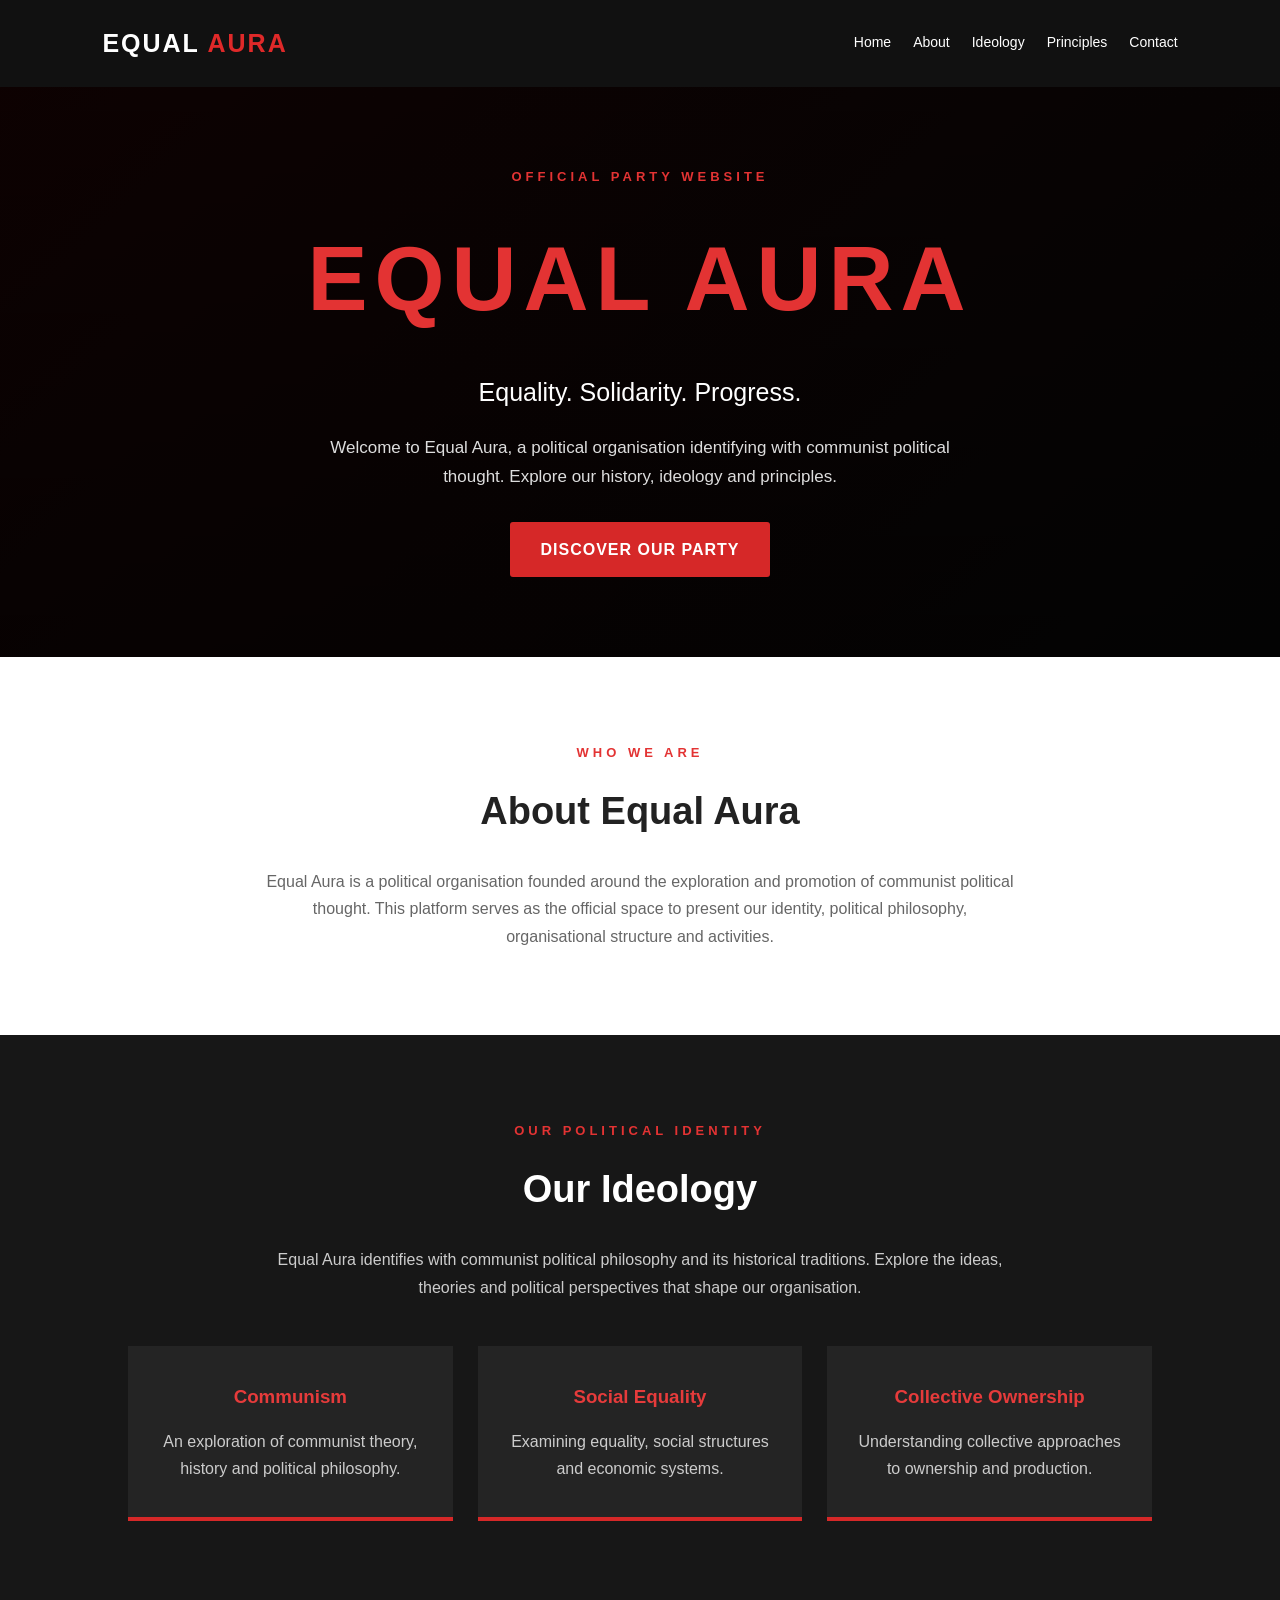
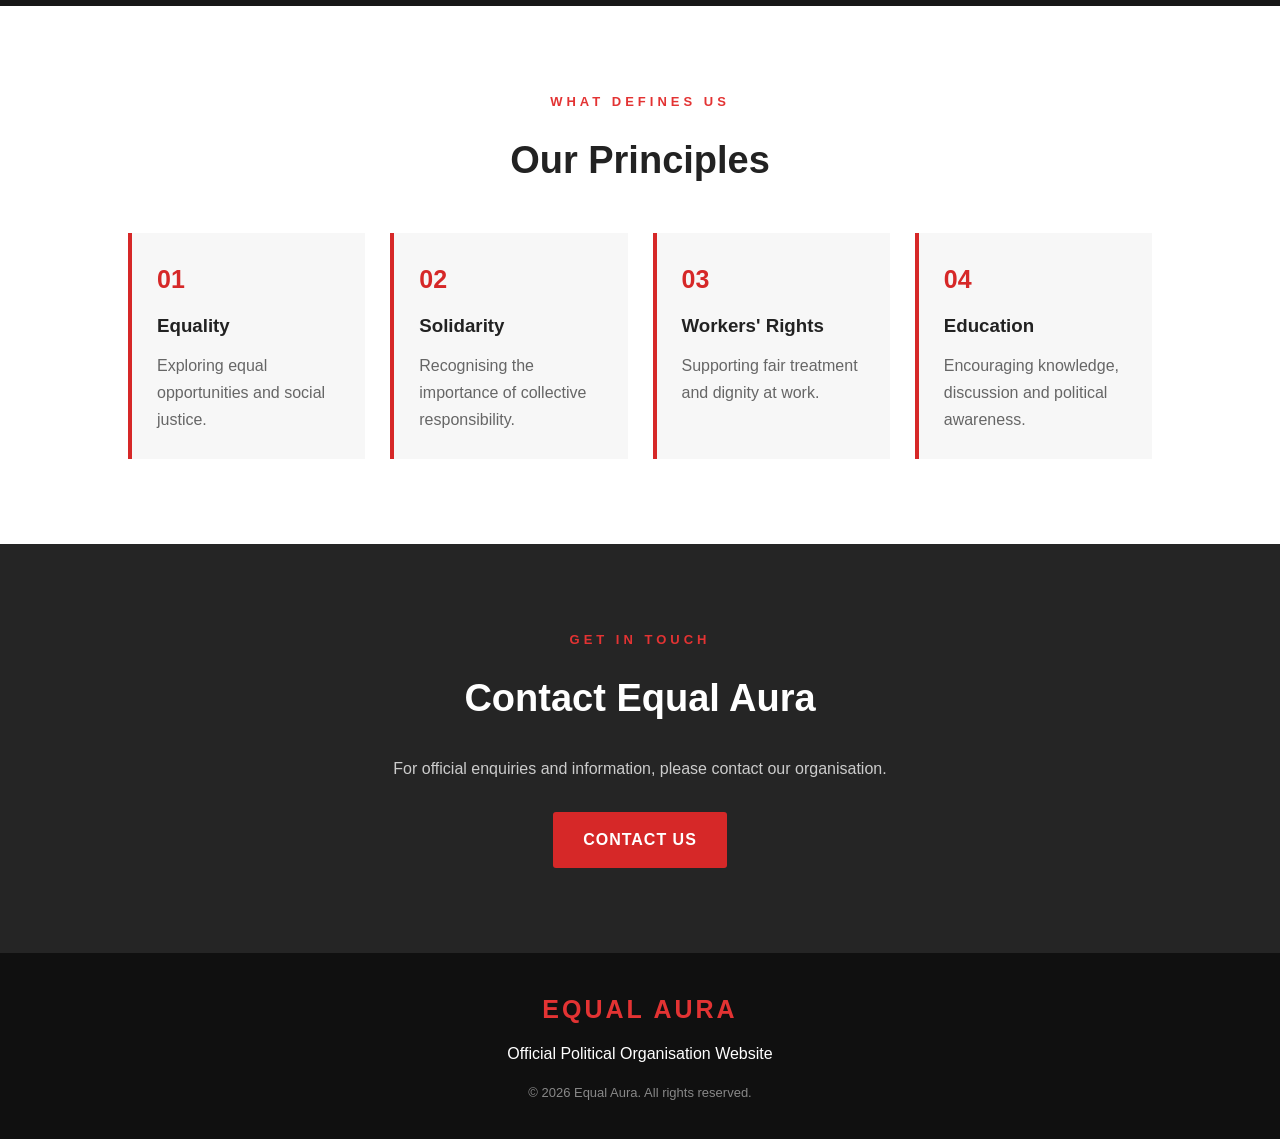
==== index.html @ 44b53ff7 "yes" ====
<!DOCTYPE html>
<html lang="en">
<head>
    <meta charset="UTF-8">
    <meta name="viewport" content="width=device-width, initial-scale=1.0">

    <title>Equal Aura | Official Website</title>

    <link rel="stylesheet" href="style.css">
</head>

<body>

    <!-- NAVIGATION -->
    <header>
        <div class="logo">
            EQUAL <span>AURA</span>
        </div>

        <nav>
            <a href="#home">Home</a>
            <a href="#about">About</a>
            <a href="#ideology">Ideology</a>
            <a href="#principles">Principles</a>
            <a href="#contact">Contact</a>
        </nav>
    </header>


    <!-- HERO SECTION -->
    <section class="hero" id="home">

        <div class="hero-content">

            <p class="subtitle">OFFICIAL PARTY WEBSITE</p>

            <h1>EQUAL AURA</h1>

            <h2>Equality. Solidarity. Progress.</h2>

            <p class="hero-description">
                Welcome to Equal Aura, a political organisation
                identifying with communist political thought.
                Explore our history, ideology and principles.
            </p>

            <a href="#about" class="btn">
                DISCOVER OUR PARTY
            </a>

        </div>

    </section>


    <!-- ABOUT -->
    <section class="section" id="about">

        <p class="section-label">WHO WE ARE</p>

        <h2>About Equal Aura</h2>

        <p>
            Equal Aura is a political organisation founded
            around the exploration and promotion of communist
            political thought.

            This platform serves as the official space to
            present our identity, political philosophy,
            organisational structure and activities.
        </p>

    </section>


    <!-- IDEOLOGY -->
    <section class="dark-section" id="ideology">

        <p class="section-label">OUR POLITICAL IDENTITY</p>

        <h2>Our Ideology</h2>

        <p>
            Equal Aura identifies with communist political
            philosophy and its historical traditions.

            Explore the ideas, theories and political
            perspectives that shape our organisation.
        </p>

        <div class="cards">

            <div class="card">
                <h3>Communism</h3>
                <p>
                    An exploration of communist theory,
                    history and political philosophy.
                </p>
            </div>

            <div class="card">
                <h3>Social Equality</h3>
                <p>
                    Examining equality, social structures
                    and economic systems.
                </p>
            </div>

            <div class="card">
                <h3>Collective Ownership</h3>
                <p>
                    Understanding collective approaches
                    to ownership and production.
                </p>
            </div>

        </div>

    </section>


    <!-- PRINCIPLES -->
    <section class="section" id="principles">

        <p class="section-label">WHAT DEFINES US</p>

        <h2>Our Principles</h2>

        <div class="principles-list">

            <div>
                <span>01</span>
                <h3>Equality</h3>
                <p>Exploring equal opportunities and social justice.</p>
            </div>

            <div>
                <span>02</span>
                <h3>Solidarity</h3>
                <p>Recognising the importance of collective responsibility.</p>
            </div>

            <div>
                <span>03</span>
                <h3>Workers' Rights</h3>
                <p>Supporting fair treatment and dignity at work.</p>
            </div>

            <div>
                <span>04</span>
                <h3>Education</h3>
                <p>Encouraging knowledge, discussion and political awareness.</p>
            </div>

        </div>

    </section>


    <!-- CONTACT -->
    <section class="contact-section" id="contact">

        <p class="section-label">GET IN TOUCH</p>

        <h2>Contact Equal Aura</h2>

        <p>
            For official enquiries and information,
            please contact our organisation.
        </p>

        <a href="mailto:contact@example.com" class="btn">
            CONTACT US
        </a>

    </section>


    <!-- FOOTER -->
    <footer>

        <div class="footer-logo">EQUAL AURA</div>

        <p>Official Political Organisation Website</p>

        <p class="copyright">
            © 2026 Equal Aura. All rights reserved.
        </p>

    </footer>

</body>
</html>
---- style.css ----
/* GENERAL SETTINGS */

* {
    margin: 0;
    padding: 0;
    box-sizing: border-box;
    scroll-behavior: smooth;
}

body {
    font-family: Arial, Helvetica, sans-serif;
    background: #f5f5f5;
    color: #222;
    line-height: 1.7;
}


/* NAVIGATION */

header {
    background: #111;
    color: white;
    padding: 22px 8%;
    display: flex;
    justify-content: space-between;
    align-items: center;
    flex-wrap: wrap;
    gap: 15px;
}

.logo {
    font-size: 25px;
    font-weight: bold;
    letter-spacing: 2px;
}

.logo span {
    color: #df2929;
}

nav {
    display: flex;
    flex-wrap: wrap;
    gap: 22px;
}

nav a {
    text-decoration: none;
    color: white;
    font-size: 14px;
    transition: 0.3s;
}

nav a:hover {
    color: #ed3939;
}


/* HERO */

.hero {
    min-height: 570px;
    background:
        linear-gradient(
            rgba(0,0,0,0.83),
            rgba(0,0,0,0.88)
        ),
        linear-gradient(135deg, #4c0808, #171717);

    display: flex;
    justify-content: center;
    align-items: center;
    text-align: center;
    color: white;
    padding: 50px 20px;
}

.hero-content {
    max-width: 850px;
}

.subtitle,
.section-label {
    color: #e33333;
    font-size: 13px;
    font-weight: bold;
    letter-spacing: 4px;
}

.hero h1 {
    font-size: clamp(45px, 9vw, 90px);
    color: #e33333;
    letter-spacing: 7px;
    margin: 15px 0;
}

.hero h2 {
    font-size: 25px;
    font-weight: normal;
    margin-bottom: 20px;
}

.hero-description {
    max-width: 650px;
    margin: auto;
    color: #ddd;
    font-size: 17px;
}


/* BUTTON */

.btn {
    display: inline-block;
    margin-top: 30px;
    background: #d62828;
    color: white;
    padding: 14px 30px;
    text-decoration: none;
    font-weight: bold;
    letter-spacing: 1px;
    border-radius: 3px;
    transition: 0.3s;
}

.btn:hover {
    background: #a91f1f;
    transform: translateY(-3px);
}


/* GENERAL SECTIONS */

.section {
    padding: 85px 10%;
    text-align: center;
    background: #fff;
}

.section h2,
.dark-section h2,
.contact-section h2 {
    font-size: 38px;
    margin: 15px 0 25px;
}

.section > p:not(.section-label) {
    max-width: 750px;
    margin: auto;
    color: #666;
}


/* DARK SECTION */

.dark-section {
    background: #171717;
    color: white;
    padding: 85px 10%;
    text-align: center;
}

.dark-section > p:not(.section-label) {
    max-width: 750px;
    margin: auto;
    color: #ccc;
}


/* IDEOLOGY CARDS */

.cards {
    display: grid;
    grid-template-columns:
        repeat(auto-fit, minmax(220px, 1fr));
    gap: 25px;
    margin-top: 45px;
}

.card {
    background: #242424;
    border-bottom: 4px solid #d62828;
    padding: 35px 25px;
    transition: 0.3s;
}

.card:hover {
    transform: translateY(-7px);
    background: #303030;
}

.card h3 {
    color: #e63b3b;
    margin-bottom: 15px;
}

.card p {
    color: #ccc;
}


/* PRINCIPLES */

.principles-list {
    display: grid;
    grid-template-columns:
        repeat(auto-fit, minmax(220px, 1fr));
    gap: 25px;
    margin-top: 40px;
    text-align: left;
}

.principles-list div {
    padding: 25px;
    border-left: 4px solid #d62828;
    background: #f7f7f7;
}

.principles-list span {
    color: #d62828;
    font-size: 25px;
    font-weight: bold;
}

.principles-list h3 {
    margin: 10px 0;
}

.principles-list p {
    color: #666;
}


/* CONTACT */

.contact-section {
    background: #252525;
    color: white;
    text-align: center;
    padding: 85px 20px;
}

.contact-section > p:not(.section-label) {
    color: #ccc;
}


/* FOOTER */

footer {
    background: #101010;
    color: white;
    text-align: center;
    padding: 35px 15px;
}

.footer-logo {
    color: #e33333;
    font-size: 25px;
    font-weight: bold;
    letter-spacing: 3px;
    margin-bottom: 10px;
}

.copyright {
    color: #888;
    margin-top: 15px;
    font-size: 13px;
}


/* MOBILE RESPONSIVENESS */

@media (max-width: 700px) {

    header {
        flex-direction: column;
    }

    nav {
        justify-content: center;
        gap: 15px;
    }

    .hero {
        min-height: 480px;
    }

    .hero h1 {
        letter-spacing: 3px;
    }

    .hero h2 {
        font-size: 20px;
    }

    .section,
    .dark-section {
        padding: 65px 7%;
    }

    .section h2,
    .dark-section h2,
    .contact-section h2 {
        font-size: 30px;
    }

}
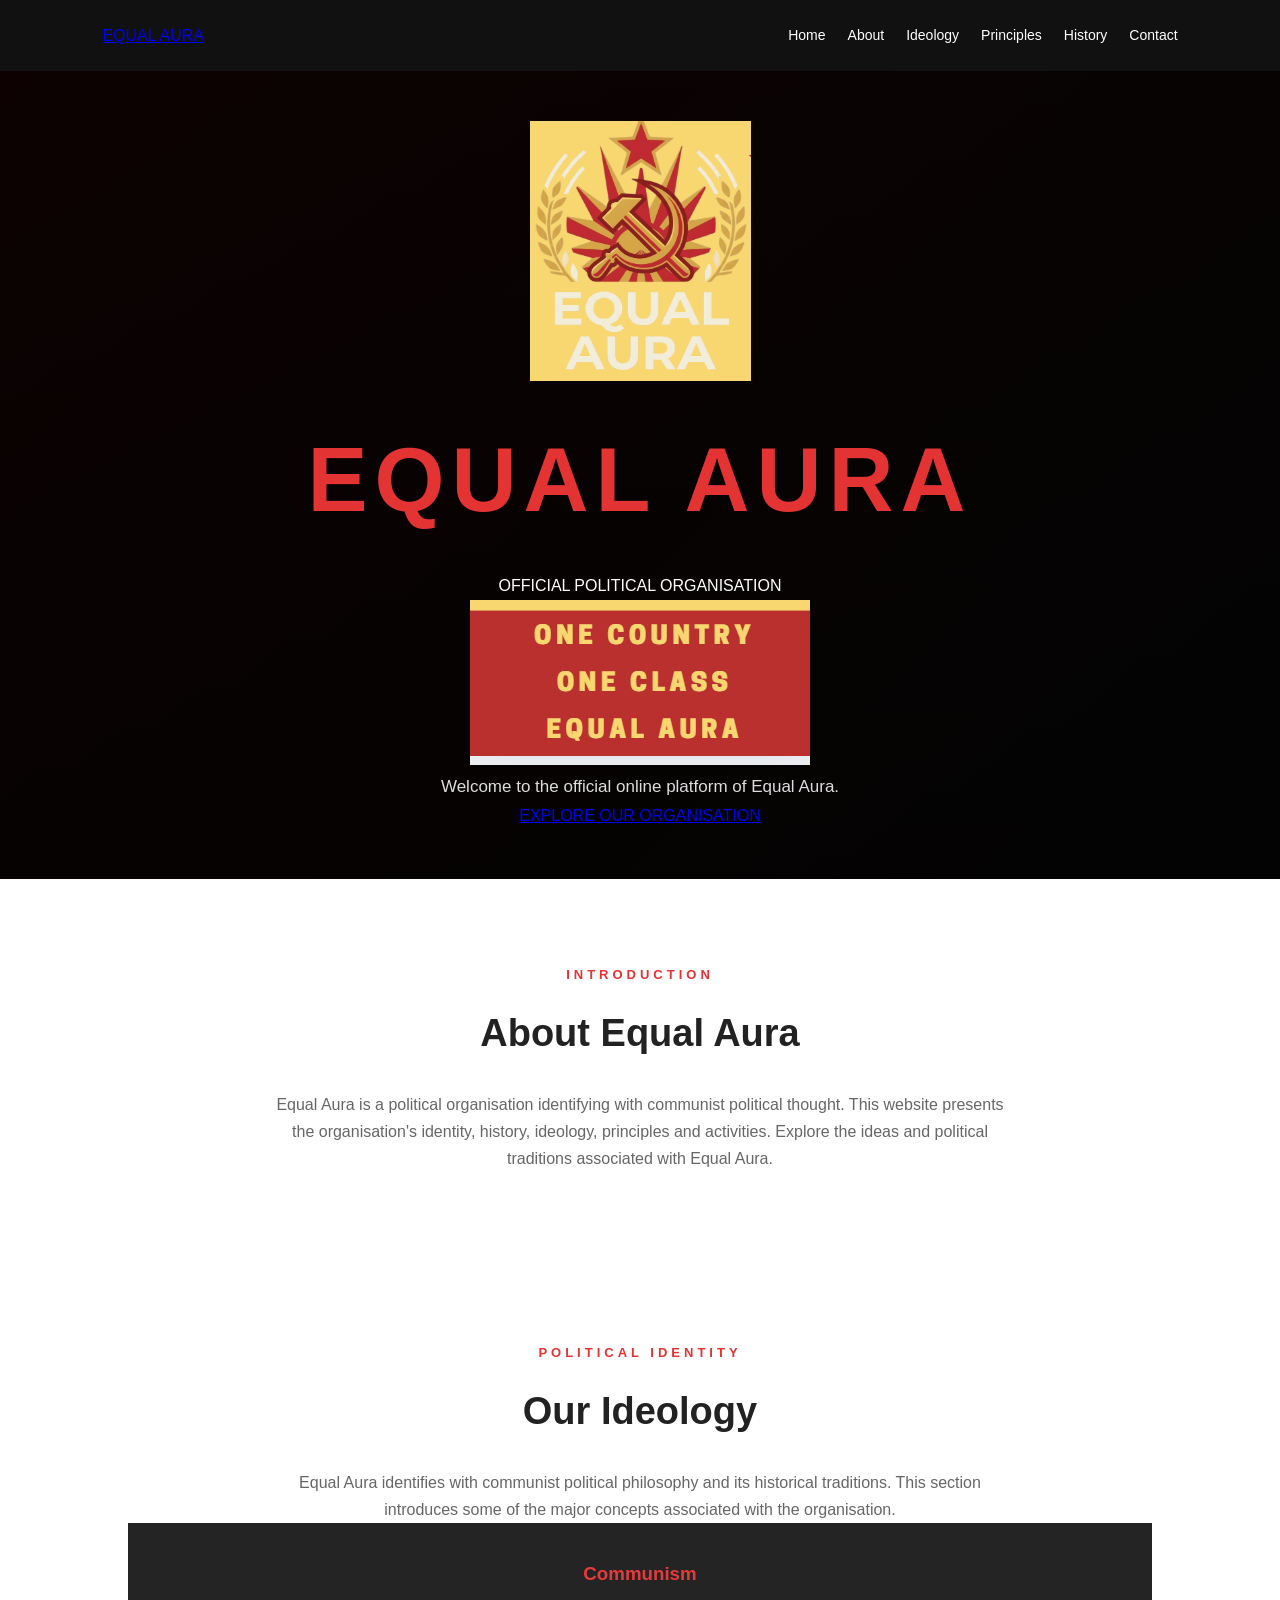
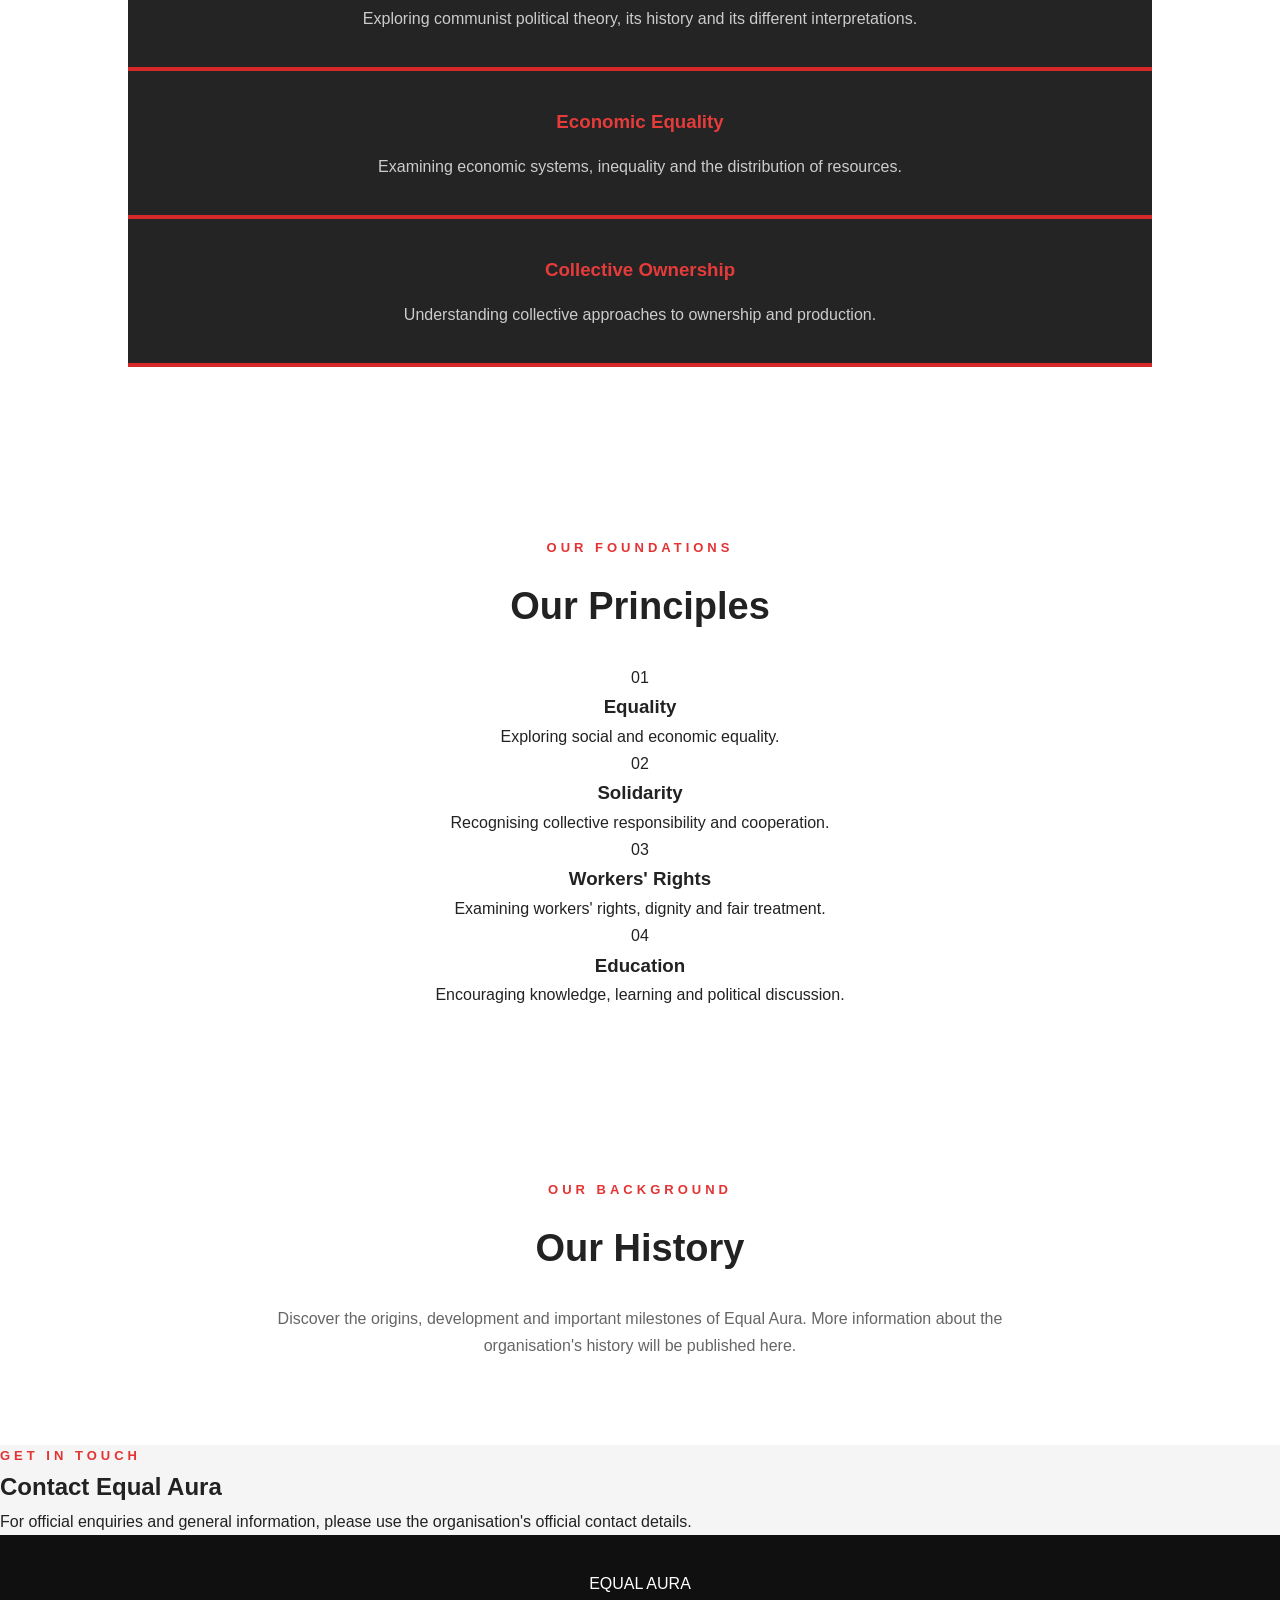
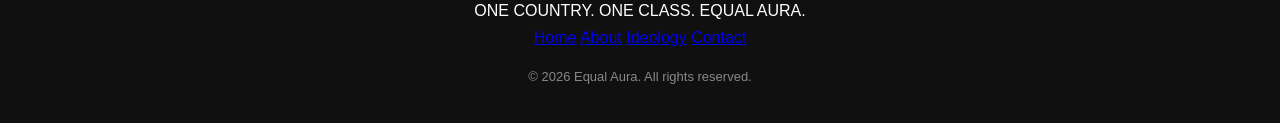
==== commit 1285b8ea: "Enhance index.html with new sections and content Added meta description and updated various sections" ====
--- a/index.html
+++ b/index.html
@@ -1,52 +1,73 @@
 
 <!DOCTYPE html>
 <html lang="en">
+
 <head>
     <meta charset="UTF-8">
     <meta name="viewport" content="width=device-width, initial-scale=1.0">
 
     <title>Equal Aura | Official Website</title>
 
+    <meta name="description" content="Official website of Equal Aura. Explore our identity, history, ideology and principles.">
+
     <link rel="stylesheet" href="style.css">
 </head>
 
 <body>
 
-    <!-- NAVIGATION -->
-    <header>
-        <div class="logo">
+    <!-- NAVIGATION BAR -->
+
+    <header class="header">
+
+        <a href="#home" class="brand">
             EQUAL <span>AURA</span>
-        </div>
+        </a>
 
         <nav>
             <a href="#home">Home</a>
             <a href="#about">About</a>
             <a href="#ideology">Ideology</a>
             <a href="#principles">Principles</a>
+            <a href="#history">History</a>
             <a href="#contact">Contact</a>
         </nav>
+
     </header>
 
 
     <!-- HERO SECTION -->
+
+    <main>
+
     <section class="hero" id="home">
 
         <div class="hero-content">
 
-            <p class="subtitle">OFFICIAL PARTY WEBSITE</p>
+            <img
+                src="logo.png"
+                alt="Official Equal Aura emblem"
+                class="main-logo"
+            >
 
             <h1>EQUAL AURA</h1>
 
-            <h2>Equality. Solidarity. Progress.</h2>
+            <p class="hero-subtitle">
+                OFFICIAL POLITICAL ORGANISATION
+            </p>
+
+            <img
+                src="slogan.png"
+                alt="One Country, One Class, Equal Aura"
+                class="slogan-image"
+            >
 
             <p class="hero-description">
-                Welcome to Equal Aura, a political organisation
-                identifying with communist political thought.
-                Explore our history, ideology and principles.
+                Welcome to the official online platform
+                of Equal Aura.
             </p>
 
-            <a href="#about" class="btn">
-                DISCOVER OUR PARTY
+            <a href="#about" class="main-button">
+                EXPLORE OUR ORGANISATION
             </a>
 
         </div>
@@ -54,61 +75,74 @@
     </section>
 
 
-    <!-- ABOUT -->
-    <section class="section" id="about">
-
-        <p class="section-label">WHO WE ARE</p>
+    <!-- ABOUT SECTION -->
+
+    <section class="section about" id="about">
+
+        <p class="section-label">INTRODUCTION</p>
 
         <h2>About Equal Aura</h2>
 
-        <p>
-            Equal Aura is a political organisation founded
-            around the exploration and promotion of communist
-            political thought.
-
-            This platform serves as the official space to
-            present our identity, political philosophy,
-            organisational structure and activities.
-        </p>
-
-    </section>
-
-
-    <!-- IDEOLOGY -->
-    <section class="dark-section" id="ideology">
-
-        <p class="section-label">OUR POLITICAL IDENTITY</p>
+        <div class="section-line"></div>
+
+        <p class="section-text">
+            Equal Aura is a political organisation identifying
+            with communist political thought.
+
+            This website presents the organisation's identity,
+            history, ideology, principles and activities.
+
+            Explore the ideas and political traditions
+            associated with Equal Aura.
+        </p>
+
+    </section>
+
+
+    <!-- IDEOLOGY SECTION -->
+
+    <section class="section ideology" id="ideology">
+
+        <p class="section-label">POLITICAL IDENTITY</p>
 
         <h2>Our Ideology</h2>
 
-        <p>
+        <div class="section-line"></div>
+
+        <p class="section-text">
             Equal Aura identifies with communist political
             philosophy and its historical traditions.
 
-            Explore the ideas, theories and political
-            perspectives that shape our organisation.
-        </p>
-
-        <div class="cards">
+            This section introduces some of the major
+            concepts associated with the organisation.
+        </p>
+
+
+        <div class="card-container">
 
             <div class="card">
                 <h3>Communism</h3>
-                <p>
-                    An exploration of communist theory,
-                    history and political philosophy.
-                </p>
-            </div>
+
+                <p>
+                    Exploring communist political theory,
+                    its history and its different interpretations.
+                </p>
+            </div>
+
 
             <div class="card">
-                <h3>Social Equality</h3>
-                <p>
-                    Examining equality, social structures
-                    and economic systems.
-                </p>
-            </div>
+                <h3>Economic Equality</h3>
+
+                <p>
+                    Examining economic systems, inequality
+                    and the distribution of resources.
+                </p>
+            </div>
+
 
             <div class="card">
                 <h3>Collective Ownership</h3>
+
                 <p>
                     Understanding collective approaches
                     to ownership and production.
@@ -120,69 +154,124 @@
     </section>
 
 
-    <!-- PRINCIPLES -->
-    <section class="section" id="principles">
-
-        <p class="section-label">WHAT DEFINES US</p>
+    <!-- PRINCIPLES SECTION -->
+
+    <section class="section principles" id="principles">
+
+        <p class="section-label">OUR FOUNDATIONS</p>
 
         <h2>Our Principles</h2>
 
-        <div class="principles-list">
-
-            <div>
+        <div class="section-line"></div>
+
+        <div class="principles-container">
+
+            <div class="principle">
                 <span>01</span>
                 <h3>Equality</h3>
-                <p>Exploring equal opportunities and social justice.</p>
-            </div>
-
-            <div>
+
+                <p>
+                    Exploring social and economic equality.
+                </p>
+            </div>
+
+
+            <div class="principle">
                 <span>02</span>
                 <h3>Solidarity</h3>
-                <p>Recognising the importance of collective responsibility.</p>
-            </div>
-
-            <div>
+
+                <p>
+                    Recognising collective responsibility
+                    and cooperation.
+                </p>
+            </div>
+
+
+            <div class="principle">
                 <span>03</span>
                 <h3>Workers' Rights</h3>
-                <p>Supporting fair treatment and dignity at work.</p>
-            </div>
-
-            <div>
+
+                <p>
+                    Examining workers' rights,
+                    dignity and fair treatment.
+                </p>
+            </div>
+
+
+            <div class="principle">
                 <span>04</span>
                 <h3>Education</h3>
-                <p>Encouraging knowledge, discussion and political awareness.</p>
-            </div>
-
-        </div>
-
-    </section>
-
-
-    <!-- CONTACT -->
-    <section class="contact-section" id="contact">
+
+                <p>
+                    Encouraging knowledge,
+                    learning and political discussion.
+                </p>
+            </div>
+
+        </div>
+
+    </section>
+
+
+    <!-- HISTORY SECTION -->
+
+    <section class="section history" id="history">
+
+        <p class="section-label">OUR BACKGROUND</p>
+
+        <h2>Our History</h2>
+
+        <div class="section-line"></div>
+
+        <p class="section-text">
+            Discover the origins, development and important
+            milestones of Equal Aura.
+
+            More information about the organisation's history
+            will be published here.
+        </p>
+
+    </section>
+
+
+    <!-- CONTACT SECTION -->
+
+    <section class="contact" id="contact">
 
         <p class="section-label">GET IN TOUCH</p>
 
         <h2>Contact Equal Aura</h2>
 
+        <div class="section-line"></div>
+
         <p>
-            For official enquiries and information,
-            please contact our organisation.
-        </p>
-
-        <a href="mailto:contact@example.com" class="btn">
-            CONTACT US
-        </a>
-
-    </section>
+            For official enquiries and general information,
+            please use the organisation's official contact details.
+        </p>
+
+    </section>
+
+    </main>
 
 
     <!-- FOOTER -->
+
     <footer>
 
-        <div class="footer-logo">EQUAL AURA</div>
-
-        <p>Official Political Organisation Website</p>
+        <div class="footer-brand">
+            EQUAL AURA
+        </div>
+
+        <p>
+            ONE COUNTRY. ONE CLASS. EQUAL AURA.
+        </p>
+
+        <div class="footer-links">
+            <a href="#home">Home</a>
+            <a href="#about">About</a>
+            <a href="#ideology">Ideology</a>
+            <a href="#contact">Contact</a>
+        </div>
 
         <p class="copyright">
             © 2026 Equal Aura. All rights reserved.
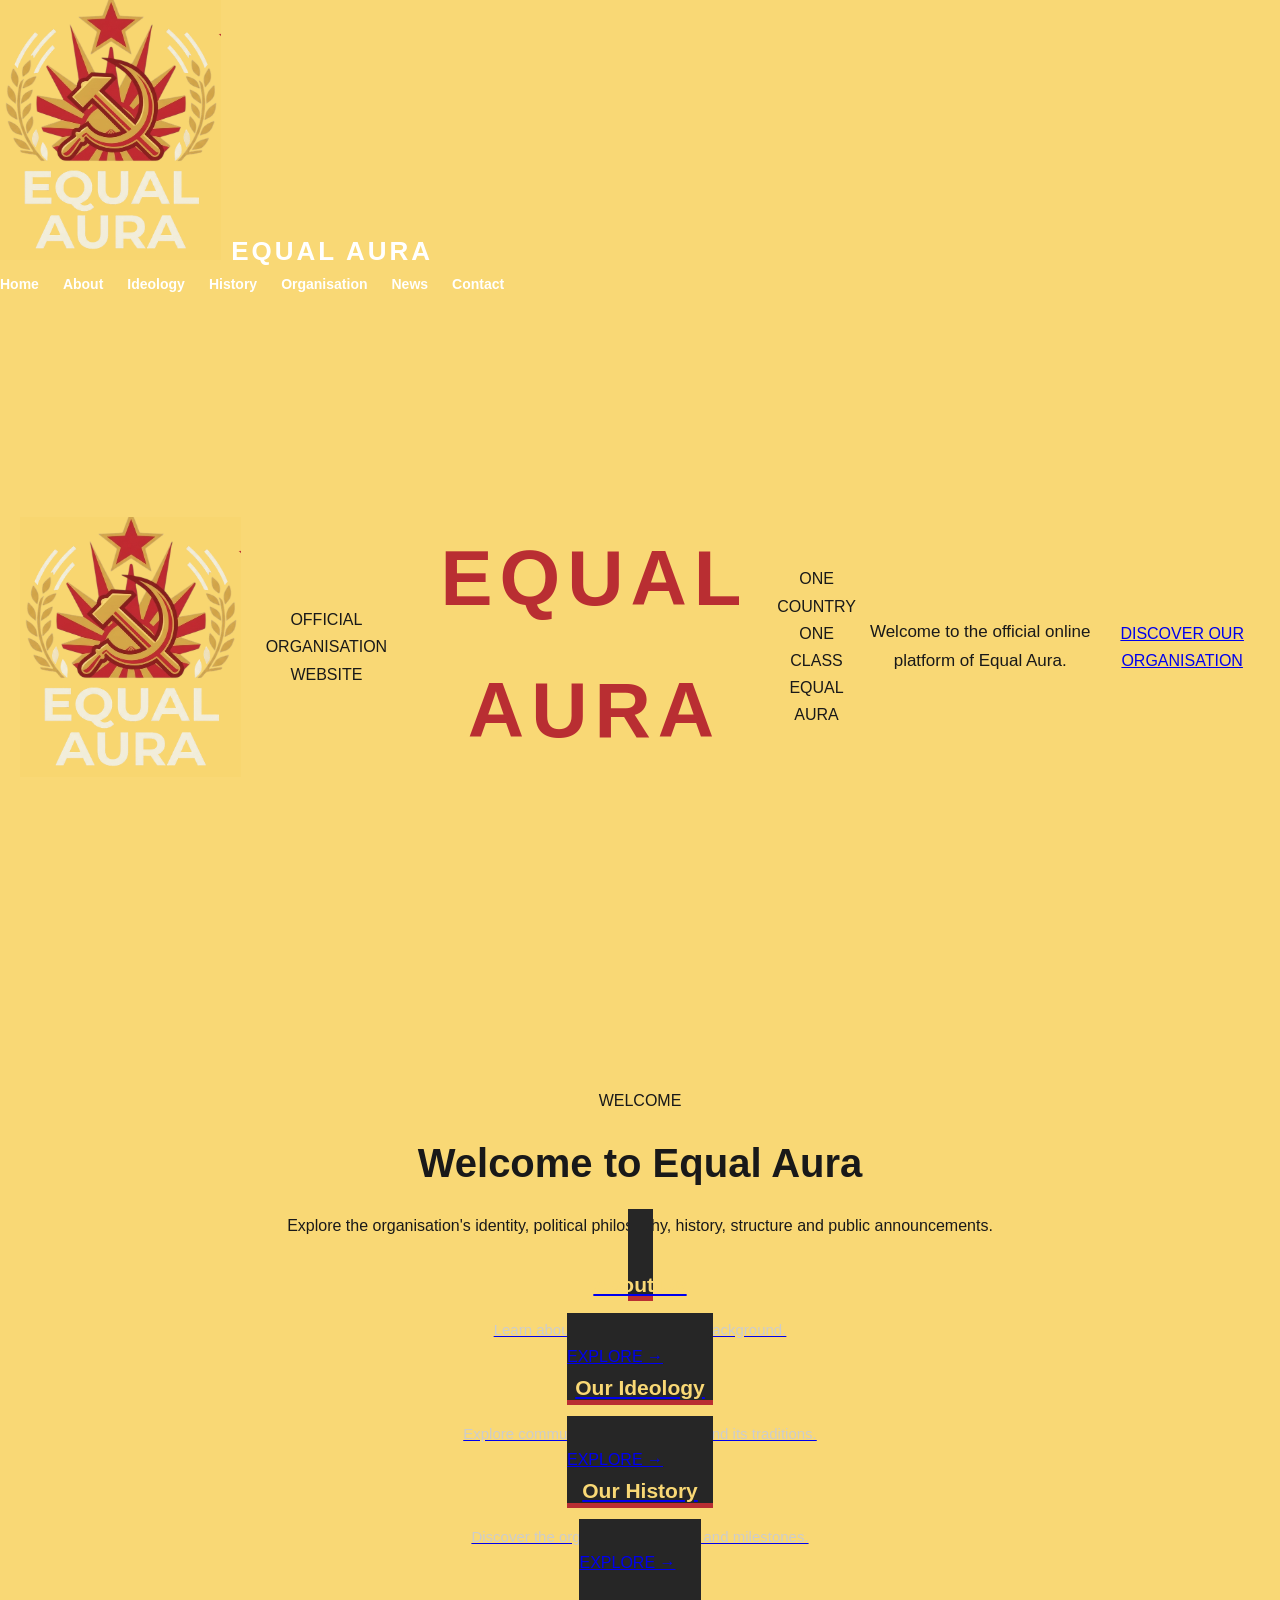
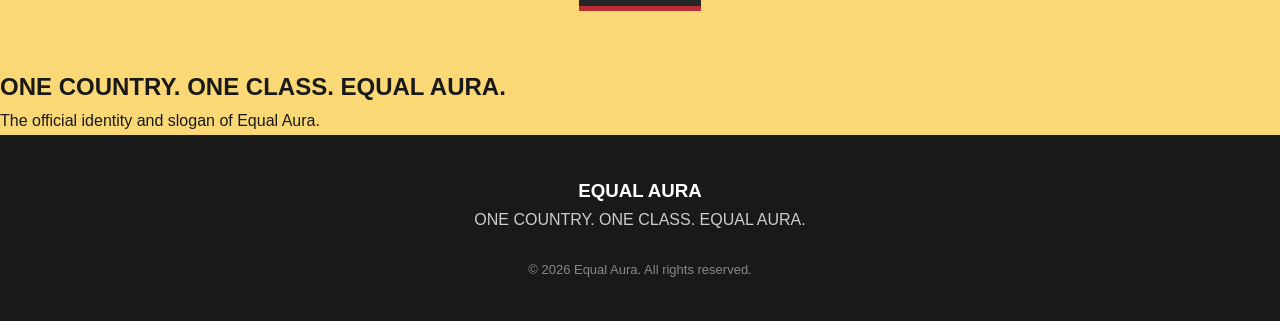
==== commit f4e1c2a1: "Revise index.html structure and content Updated the title and added a navigation header. Enhanced he" ====
--- a/index.html
+++ b/index.html
@@ -1,283 +1,93 @@
 
 <!DOCTYPE html>
 <html lang="en">
-
 <head>
     <meta charset="UTF-8">
     <meta name="viewport" content="width=device-width, initial-scale=1.0">
-
-    <title>Equal Aura | Official Website</title>
-
-    <meta name="description" content="Official website of Equal Aura. Explore our identity, history, ideology and principles.">
-
+    <title>Equal Aura | Home</title>
     <link rel="stylesheet" href="style.css">
 </head>
-
 <body>
 
-    <!-- NAVIGATION BAR -->
+<header>
+    <a class="brand" href="index.html">
+        <img src="logo.png" alt="Equal Aura logo">
+        <span>EQUAL AURA</span>
+    </a>
+    <nav>
+        <a class="active" href="index.html">Home</a>
+        <a href="about.html">About</a>
+        <a href="ideology.html">Ideology</a>
+        <a href="history.html">History</a>
+        <a href="organisation.html">Organisation</a>
+        <a href="news.html">News</a>
+        <a href="contact.html">Contact</a>
+    </nav>
+</header>
 
-    <header class="header">
+<main>
+    <section class="hero">
+        <img class="hero-logo" src="logo.png" alt="Equal Aura emblem">
 
-        <a href="#home" class="brand">
-            EQUAL <span>AURA</span>
-        </a>
+        <p class="eyebrow">OFFICIAL ORGANISATION WEBSITE</p>
+        <h1>EQUAL AURA</h1>
 
-        <nav>
-            <a href="#home">Home</a>
-            <a href="#about">About</a>
-            <a href="#ideology">Ideology</a>
-            <a href="#principles">Principles</a>
-            <a href="#history">History</a>
-            <a href="#contact">Contact</a>
-        </nav>
-
-    </header>
-
-
-    <!-- HERO SECTION -->
-
-    <main>
-
-    <section class="hero" id="home">
-
-        <div class="hero-content">
-
-            <img
-                src="logo.png"
-                alt="Official Equal Aura emblem"
-                class="main-logo"
-            >
-
-            <h1>EQUAL AURA</h1>
-
-            <p class="hero-subtitle">
-                OFFICIAL POLITICAL ORGANISATION
-            </p>
-
-            <img
-                src="slogan.png"
-                alt="One Country, One Class, Equal Aura"
-                class="slogan-image"
-            >
-
-            <p class="hero-description">
-                Welcome to the official online platform
-                of Equal Aura.
-            </p>
-
-            <a href="#about" class="main-button">
-                EXPLORE OUR ORGANISATION
-            </a>
-
-        </div>
-
-    </section>
-
-
-    <!-- ABOUT SECTION -->
-
-    <section class="section about" id="about">
-
-        <p class="section-label">INTRODUCTION</p>
-
-        <h2>About Equal Aura</h2>
-
-        <div class="section-line"></div>
-
-        <p class="section-text">
-            Equal Aura is a political organisation identifying
-            with communist political thought.
-
-            This website presents the organisation's identity,
-            history, ideology, principles and activities.
-
-            Explore the ideas and political traditions
-            associated with Equal Aura.
-        </p>
-
-    </section>
-
-
-    <!-- IDEOLOGY SECTION -->
-
-    <section class="section ideology" id="ideology">
-
-        <p class="section-label">POLITICAL IDENTITY</p>
-
-        <h2>Our Ideology</h2>
-
-        <div class="section-line"></div>
-
-        <p class="section-text">
-            Equal Aura identifies with communist political
-            philosophy and its historical traditions.
-
-            This section introduces some of the major
-            concepts associated with the organisation.
-        </p>
-
-
-        <div class="card-container">
-
-            <div class="card">
-                <h3>Communism</h3>
-
-                <p>
-                    Exploring communist political theory,
-                    its history and its different interpretations.
-                </p>
-            </div>
-
-
-            <div class="card">
-                <h3>Economic Equality</h3>
-
-                <p>
-                    Examining economic systems, inequality
-                    and the distribution of resources.
-                </p>
-            </div>
-
-
-            <div class="card">
-                <h3>Collective Ownership</h3>
-
-                <p>
-                    Understanding collective approaches
-                    to ownership and production.
-                </p>
-            </div>
-
-        </div>
-
-    </section>
-
-
-    <!-- PRINCIPLES SECTION -->
-
-    <section class="section principles" id="principles">
-
-        <p class="section-label">OUR FOUNDATIONS</p>
-
-        <h2>Our Principles</h2>
-
-        <div class="section-line"></div>
-
-        <div class="principles-container">
-
-            <div class="principle">
-                <span>01</span>
-                <h3>Equality</h3>
-
-                <p>
-                    Exploring social and economic equality.
-                </p>
-            </div>
-
-
-            <div class="principle">
-                <span>02</span>
-                <h3>Solidarity</h3>
-
-                <p>
-                    Recognising collective responsibility
-                    and cooperation.
-                </p>
-            </div>
-
-
-            <div class="principle">
-                <span>03</span>
-                <h3>Workers' Rights</h3>
-
-                <p>
-                    Examining workers' rights,
-                    dignity and fair treatment.
-                </p>
-            </div>
-
-
-            <div class="principle">
-                <span>04</span>
-                <h3>Education</h3>
-
-                <p>
-                    Encouraging knowledge,
-                    learning and political discussion.
-                </p>
-            </div>
-
-        </div>
-
-    </section>
-
-
-    <!-- HISTORY SECTION -->
-
-    <section class="section history" id="history">
-
-        <p class="section-label">OUR BACKGROUND</p>
-
-        <h2>Our History</h2>
-
-        <div class="section-line"></div>
-
-        <p class="section-text">
-            Discover the origins, development and important
-            milestones of Equal Aura.
-
-            More information about the organisation's history
-            will be published here.
-        </p>
-
-    </section>
-
-
-    <!-- CONTACT SECTION -->
-
-    <section class="contact" id="contact">
-
-        <p class="section-label">GET IN TOUCH</p>
-
-        <h2>Contact Equal Aura</h2>
-
-        <div class="section-line"></div>
-
-        <p>
-            For official enquiries and general information,
-            please use the organisation's official contact details.
-        </p>
-
-    </section>
-
-    </main>
-
-
-    <!-- FOOTER -->
-
-    <footer>
-
-        <div class="footer-brand">
+        <div class="slogan">
+            ONE COUNTRY<br>
+            ONE CLASS<br>
             EQUAL AURA
         </div>
 
-        <p>
-            ONE COUNTRY. ONE CLASS. EQUAL AURA.
+        <p class="hero-description">
+            Welcome to the official online platform
+            of Equal Aura.
         </p>
 
-        <div class="footer-links">
-            <a href="#home">Home</a>
-            <a href="#about">About</a>
-            <a href="#ideology">Ideology</a>
-            <a href="#contact">Contact</a>
-        </div>
+        <a class="button" href="about.html">DISCOVER OUR ORGANISATION</a>
+    </section>
 
-        <p class="copyright">
-            © 2026 Equal Aura. All rights reserved.
+    <section class="section">
+        <p class="eyebrow">WELCOME</p>
+        <h2>Welcome to Equal Aura</h2>
+        <div class="line"></div>
+
+        <p class="intro">
+            Explore the organisation's identity, political
+            philosophy, history, structure and public announcements.
         </p>
 
-    </footer>
+        <div class="cards">
+            <a class="card" href="about.html">
+                <h3>About Us</h3>
+                <p>Learn about Equal Aura and its background.</p>
+                <span>EXPLORE →</span>
+            </a>
+
+            <a class="card" href="ideology.html">
+                <h3>Our Ideology</h3>
+                <p>Explore communist political thought and its traditions.</p>
+                <span>EXPLORE →</span>
+            </a>
+
+            <a class="card" href="history.html">
+                <h3>Our History</h3>
+                <p>Discover the organisation's history and milestones.</p>
+                <span>EXPLORE →</span>
+            </a>
+        </div>
+    </section>
+
+    <section class="banner">
+        <h2>ONE COUNTRY. ONE CLASS. EQUAL AURA.</h2>
+        <p>The official identity and slogan of Equal Aura.</p>
+    </section>
+</main>
+
+<footer>
+    <h3>EQUAL AURA</h3>
+    <p>ONE COUNTRY. ONE CLASS. EQUAL AURA.</p>
+    <p class="copyright">© 2026 Equal Aura. All rights reserved.</p>
+</footer>
 
 </body>
 </html>
--- a/style.css
+++ b/style.css
@@ -1,309 +1,689 @@
+
+/* =================================
+   EQUAL AURA - WEBSITE DESIGN
+================================= */
+
+
+/* COLOUR PALETTE */
+
+:root {
+
+    --red: #B92E32;
+
+    --dark-red: #922124;
+
+    --gold: #F9D875;
+
+    --light-gold: #FFF0B5;
+
+    --white: #FFFFFF;
+
+    --black: #191919;
+
+    --grey: #555555;
+
+}
+
 
 /* GENERAL SETTINGS */
 
 * {
+
     margin: 0;
+
     padding: 0;
+
     box-sizing: border-box;
+
     scroll-behavior: smooth;
+
 }
 
 body {
+
     font-family: Arial, Helvetica, sans-serif;
-    background: #f5f5f5;
-    color: #222;
+
+    background: var(--gold);
+
+    color: var(--black);
+
     line-height: 1.7;
-}
-
-
-/* NAVIGATION */
-
-header {
-    background: #111;
-    color: white;
-    padding: 22px 8%;
+
+}
+
+
+/* =================================
+   HEADER
+================================= */
+
+.header {
+
+    background: var(--red);
+
+    padding: 20px 7%;
+
     display: flex;
+
     justify-content: space-between;
+
     align-items: center;
+
     flex-wrap: wrap;
+
     gap: 15px;
-}
-
-.logo {
-    font-size: 25px;
+
+}
+
+.brand {
+
+    font-size: 26px;
+
+    font-weight: 900;
+
+    letter-spacing: 3px;
+
+    color: var(--gold);
+
+    text-decoration: none;
+
+}
+
+.brand span {
+
+    color: var(--white);
+
+}
+
+nav {
+
+    display: flex;
+
+    flex-wrap: wrap;
+
+    gap: 24px;
+
+}
+
+nav a {
+
+    color: var(--white);
+
+    text-decoration: none;
+
+    font-size: 14px;
+
     font-weight: bold;
-    letter-spacing: 2px;
-}
-
-.logo span {
-    color: #df2929;
-}
-
-nav {
+
+    transition: 0.3s;
+
+}
+
+nav a:hover {
+
+    color: var(--gold);
+
+}
+
+
+/* =================================
+   HERO SECTION
+================================= */
+
+.hero {
+
+    background: var(--gold);
+
+    min-height: 700px;
+
     display: flex;
-    flex-wrap: wrap;
-    gap: 22px;
-}
-
-nav a {
+
+    justify-content: center;
+
+    align-items: center;
+
+    text-align: center;
+
+    padding: 60px 20px;
+
+}
+
+.hero-content {
+
+    max-width: 850px;
+
+}
+
+.main-logo {
+
+    width: 210px;
+
+    max-width: 65%;
+
+    height: auto;
+
+    display: block;
+
+    margin: 0 auto 15px;
+
+}
+
+.hero h1 {
+
+    font-size: clamp(45px, 8vw, 78px);
+
+    color: var(--red);
+
+    font-weight: 900;
+
+    letter-spacing: 7px;
+
+    margin-bottom: 5px;
+
+}
+
+.hero-subtitle {
+
+    font-size: 13px;
+
+    letter-spacing: 4px;
+
+    font-weight: bold;
+
+    color: var(--dark-red);
+
+    margin-bottom: 25px;
+
+}
+
+.slogan-image {
+
+    width: 370px;
+
+    max-width: 90%;
+
+    height: auto;
+
+    display: block;
+
+    margin: 25px auto;
+
+}
+
+.hero-description {
+
+    font-size: 17px;
+
+    color: var(--black);
+
+    margin: 20px 0;
+
+}
+
+
+/* MAIN BUTTON */
+
+.main-button {
+
+    display: inline-block;
+
+    background: var(--red);
+
+    color: var(--gold);
+
     text-decoration: none;
-    color: white;
+
+    padding: 15px 32px;
+
     font-size: 14px;
+
+    font-weight: bold;
+
+    letter-spacing: 1px;
+
+    margin-top: 15px;
+
     transition: 0.3s;
-}
-
-nav a:hover {
-    color: #ed3939;
-}
-
-
-/* HERO */
-
-.hero {
-    min-height: 570px;
-    background:
-        linear-gradient(
-            rgba(0,0,0,0.83),
-            rgba(0,0,0,0.88)
-        ),
-        linear-gradient(135deg, #4c0808, #171717);
-
-    display: flex;
-    justify-content: center;
-    align-items: center;
+
+}
+
+.main-button:hover {
+
+    background: var(--dark-red);
+
+    transform: translateY(-4px);
+
+}
+
+
+/* =================================
+   GENERAL SECTIONS
+================================= */
+
+.section {
+
+    padding: 90px 10%;
+
     text-align: center;
-    color: white;
-    padding: 50px 20px;
-}
-
-.hero-content {
-    max-width: 850px;
-}
-
-.subtitle,
+
+}
+
 .section-label {
-    color: #e33333;
+
+    color: var(--red);
+
     font-size: 13px;
+
     font-weight: bold;
+
     letter-spacing: 4px;
-}
-
-.hero h1 {
-    font-size: clamp(45px, 9vw, 90px);
-    color: #e33333;
-    letter-spacing: 7px;
+
+}
+
+.section h2,
+.contact h2 {
+
+    font-size: 40px;
+
     margin: 15px 0;
-}
-
-.hero h2 {
-    font-size: 25px;
-    font-weight: normal;
-    margin-bottom: 20px;
-}
-
-.hero-description {
-    max-width: 650px;
+
+    font-weight: 900;
+
+}
+
+.section-line {
+
+    width: 75px;
+
+    height: 5px;
+
+    background: var(--red);
+
+    margin: 20px auto 35px;
+
+}
+
+.section-text {
+
+    max-width: 750px;
+
     margin: auto;
-    color: #ddd;
+
+    color: var(--grey);
+
     font-size: 17px;
-}
-
-
-/* BUTTON */
-
-.btn {
-    display: inline-block;
-    margin-top: 30px;
-    background: #d62828;
-    color: white;
-    padding: 14px 30px;
-    text-decoration: none;
-    font-weight: bold;
-    letter-spacing: 1px;
-    border-radius: 3px;
-    transition: 0.3s;
-}
-
-.btn:hover {
-    background: #a91f1f;
-    transform: translateY(-3px);
-}
-
-
-/* GENERAL SECTIONS */
-
-.section {
-    padding: 85px 10%;
-    text-align: center;
-    background: #fff;
-}
-
-.section h2,
-.dark-section h2,
-.contact-section h2 {
-    font-size: 38px;
-    margin: 15px 0 25px;
-}
-
-.section > p:not(.section-label) {
-    max-width: 750px;
-    margin: auto;
-    color: #666;
-}
-
-
-/* DARK SECTION */
-
-.dark-section {
-    background: #171717;
-    color: white;
-    padding: 85px 10%;
-    text-align: center;
-}
-
-.dark-section > p:not(.section-label) {
-    max-width: 750px;
-    margin: auto;
-    color: #ccc;
+
+}
+
+
+/* =================================
+   ABOUT SECTION
+================================= */
+
+.about {
+
+    background: var(--white);
+
+}
+
+
+/* =================================
+   IDEOLOGY SECTION
+================================= */
+
+.ideology {
+
+    background: var(--black);
+
+    color: var(--white);
+
+}
+
+.ideology .section-text {
+
+    color: #cccccc;
+
 }
 
 
 /* IDEOLOGY CARDS */
 
-.cards {
+.card-container {
+
     display: grid;
+
     grid-template-columns:
         repeat(auto-fit, minmax(220px, 1fr));
+
     gap: 25px;
-    margin-top: 45px;
+
+    margin-top: 50px;
+
 }
 
 .card {
-    background: #242424;
-    border-bottom: 4px solid #d62828;
+
+    background: #262626;
+
     padding: 35px 25px;
+
+    border-bottom: 5px solid var(--red);
+
     transition: 0.3s;
+
 }
 
 .card:hover {
+
     transform: translateY(-7px);
-    background: #303030;
+
+    background: #333333;
+
 }
 
 .card h3 {
-    color: #e63b3b;
+
+    color: var(--gold);
+
+    font-size: 21px;
+
     margin-bottom: 15px;
+
 }
 
 .card p {
-    color: #ccc;
-}
-
-
-/* PRINCIPLES */
-
-.principles-list {
+
+    color: #cccccc;
+
+    font-size: 15px;
+
+}
+
+
+/* =================================
+   PRINCIPLES SECTION
+================================= */
+
+.principles {
+
+    background: var(--light-gold);
+
+}
+
+.principles-container {
+
     display: grid;
+
     grid-template-columns:
-        repeat(auto-fit, minmax(220px, 1fr));
+        repeat(auto-fit, minmax(210px, 1fr));
+
     gap: 25px;
+
     margin-top: 40px;
+
     text-align: left;
-}
-
-.principles-list div {
-    padding: 25px;
-    border-left: 4px solid #d62828;
-    background: #f7f7f7;
-}
-
-.principles-list span {
-    color: #d62828;
-    font-size: 25px;
-    font-weight: bold;
-}
-
-.principles-list h3 {
+
+}
+
+.principle {
+
+    background: var(--white);
+
+    padding: 30px;
+
+    border-left: 5px solid var(--red);
+
+    transition: 0.3s;
+
+}
+
+.principle:hover {
+
+    transform: translateY(-5px);
+
+}
+
+.principle span {
+
+    color: var(--red);
+
+    font-size: 30px;
+
+    font-weight: 900;
+
+}
+
+.principle h3 {
+
+    font-size: 21px;
+
     margin: 10px 0;
-}
-
-.principles-list p {
-    color: #666;
-}
-
-
-/* CONTACT */
-
-.contact-section {
-    background: #252525;
-    color: white;
+
+}
+
+.principle p {
+
+    color: var(--grey);
+
+}
+
+
+/* =================================
+   HISTORY SECTION
+================================= */
+
+.history {
+
+    background: var(--white);
+
+}
+
+
+/* =================================
+   CONTACT SECTION
+================================= */
+
+.contact {
+
+    background: var(--red);
+
+    color: var(--white);
+
     text-align: center;
-    padding: 85px 20px;
-}
-
-.contact-section > p:not(.section-label) {
-    color: #ccc;
-}
-
-
-/* FOOTER */
+
+    padding: 85px 10%;
+
+}
+
+.contact .section-label {
+
+    color: var(--gold);
+
+}
+
+.contact .section-line {
+
+    background: var(--gold);
+
+}
+
+.contact p {
+
+    max-width: 650px;
+
+    margin: auto;
+
+    color: var(--white);
+
+    font-size: 17px;
+
+}
+
+
+/* =================================
+   FOOTER
+================================= */
 
 footer {
-    background: #101010;
-    color: white;
+
+    background: var(--black);
+
+    color: var(--white);
+
     text-align: center;
-    padding: 35px 15px;
-}
-
-.footer-logo {
-    color: #e33333;
-    font-size: 25px;
-    font-weight: bold;
-    letter-spacing: 3px;
+
+    padding: 40px 20px;
+
+}
+
+.footer-brand {
+
+    color: var(--gold);
+
+    font-size: 28px;
+
+    font-weight: 900;
+
+    letter-spacing: 4px;
+
     margin-bottom: 10px;
+
+}
+
+footer > p {
+
+    color: #cccccc;
+
+}
+
+.footer-links {
+
+    display: flex;
+
+    justify-content: center;
+
+    flex-wrap: wrap;
+
+    gap: 25px;
+
+    margin: 25px 0;
+
+}
+
+.footer-links a {
+
+    color: var(--white);
+
+    text-decoration: none;
+
+    font-size: 14px;
+
+}
+
+.footer-links a:hover {
+
+    color: var(--gold);
+
 }
 
 .copyright {
-    color: #888;
-    margin-top: 15px;
+
+    color: #888888;
+
     font-size: 13px;
-}
-
-
-/* MOBILE RESPONSIVENESS */
+
+    margin-top: 25px;
+
+}
+
+
+/* =================================
+   MOBILE RESPONSIVENESS
+================================= */
 
 @media (max-width: 700px) {
 
-    header {
+    .header {
+
         flex-direction: column;
+
+        padding: 20px;
+
     }
 
     nav {
+
         justify-content: center;
+
         gap: 15px;
+
+    }
+
+    nav a {
+
+        font-size: 13px;
+
     }
 
     .hero {
-        min-height: 480px;
+
+        min-height: 600px;
+
+        padding: 45px 15px;
+
+    }
+
+    .main-logo {
+
+        width: 165px;
+
     }
 
     .hero h1 {
+
+        font-size: 43px;
+
         letter-spacing: 3px;
-    }
-
-    .hero h2 {
-        font-size: 20px;
-    }
-
-    .section,
-    .dark-section {
+
+    }
+
+    .hero-subtitle {
+
+        font-size: 11px;
+
+        letter-spacing: 2px;
+
+    }
+
+    .slogan-image {
+
+        width: 310px;
+
+    }
+
+    .section {
+
         padding: 65px 7%;
+
     }
 
     .section h2,
-    .dark-section h2,
-    .contact-section h2 {
-        font-size: 30px;
-    }
-
-}
+    .contact h2 {
+
+        font-size: 31px;
+
+    }
+
+    .section-text {
+
+        font-size: 15px;
+
+    }
+
+    .card-container,
+    .principles-container {
+
+        grid-template-columns: 1fr;
+
+    }
+
+}
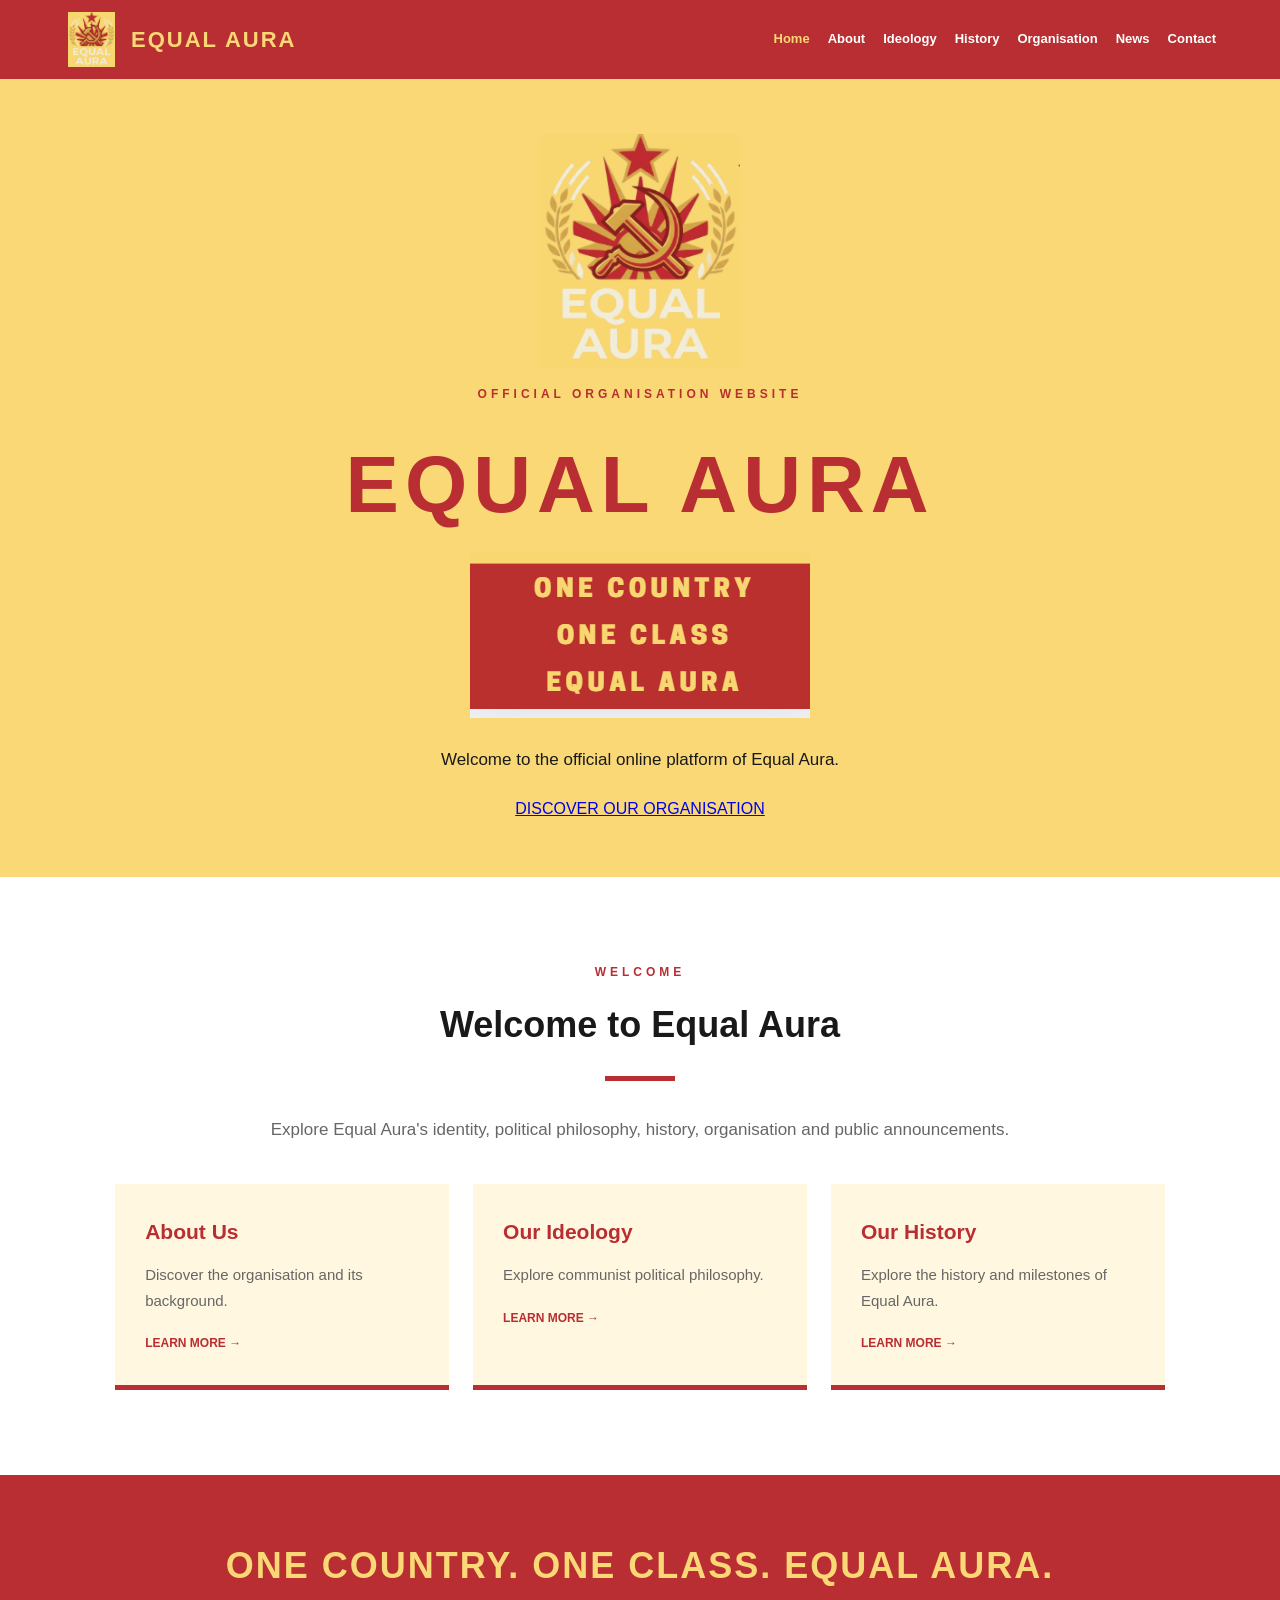
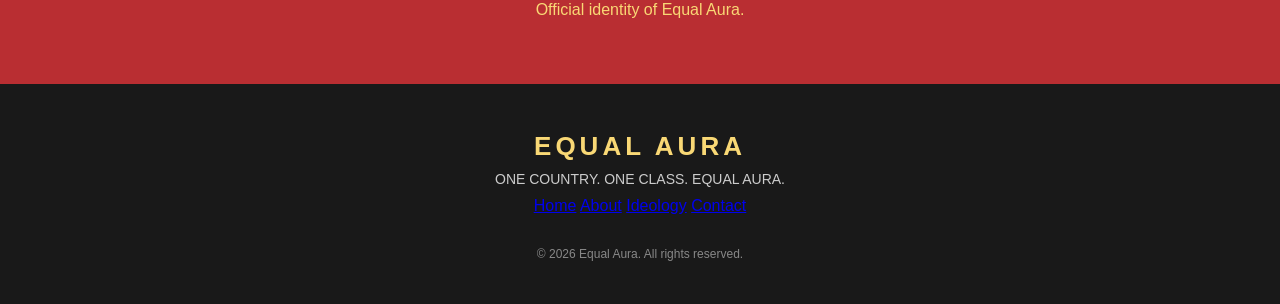
==== commit bee8938f: "Revise title, meta description, and hero section content Updated the title and meta description for " ====
--- a/index.html
+++ b/index.html
@@ -4,16 +4,24 @@
 <head>
     <meta charset="UTF-8">
     <meta name="viewport" content="width=device-width, initial-scale=1.0">
-    <title>Equal Aura | Home</title>
+
+    <title>Equal Aura | Official Website</title>
+
+    <meta name="description"
+          content="Official website of Equal Aura.">
+
     <link rel="stylesheet" href="style.css">
 </head>
+
 <body>
 
-<header>
+<header class="header">
+
     <a class="brand" href="index.html">
         <img src="logo.png" alt="Equal Aura logo">
         <span>EQUAL AURA</span>
     </a>
+
     <nav>
         <a class="active" href="index.html">Home</a>
         <a href="about.html">About</a>
@@ -23,70 +31,113 @@
         <a href="news.html">News</a>
         <a href="contact.html">Contact</a>
     </nav>
+
 </header>
 
 <main>
-    <section class="hero">
-        <img class="hero-logo" src="logo.png" alt="Equal Aura emblem">
 
-        <p class="eyebrow">OFFICIAL ORGANISATION WEBSITE</p>
-        <h1>EQUAL AURA</h1>
+    <section class="hero" id="home">
 
-        <div class="slogan">
-            ONE COUNTRY<br>
-            ONE CLASS<br>
-            EQUAL AURA
+        <div class="hero-content">
+
+            <img
+                src="logo.png"
+                alt="Equal Aura official emblem"
+                class="hero-logo"
+            >
+
+            <p class="eyebrow">
+                OFFICIAL ORGANISATION WEBSITE
+            </p>
+
+            <h1>EQUAL AURA</h1>
+
+            <img
+                src="slogan.png"
+                alt="One Country, One Class, Equal Aura"
+                class="hero-slogan"
+            >
+
+            <p class="hero-description">
+                Welcome to the official online platform
+                of Equal Aura.
+            </p>
+
+            <a href="about.html" class="hero-button">
+                DISCOVER OUR ORGANISATION
+            </a>
+
         </div>
 
-        <p class="hero-description">
-            Welcome to the official online platform
-            of Equal Aura.
-        </p>
-
-        <a class="button" href="about.html">DISCOVER OUR ORGANISATION</a>
     </section>
 
-    <section class="section">
+
+    <section class="section welcome-section">
+
         <p class="eyebrow">WELCOME</p>
+
         <h2>Welcome to Equal Aura</h2>
+
         <div class="line"></div>
 
         <p class="intro">
-            Explore the organisation's identity, political
-            philosophy, history, structure and public announcements.
+            Explore Equal Aura's identity, political philosophy,
+            history, organisation and public announcements.
         </p>
 
         <div class="cards">
-            <a class="card" href="about.html">
+
+            <a href="about.html" class="card">
                 <h3>About Us</h3>
-                <p>Learn about Equal Aura and its background.</p>
-                <span>EXPLORE →</span>
+                <p>Discover the organisation and its background.</p>
+                <span>LEARN MORE →</span>
             </a>
 
-            <a class="card" href="ideology.html">
+            <a href="ideology.html" class="card">
                 <h3>Our Ideology</h3>
-                <p>Explore communist political thought and its traditions.</p>
-                <span>EXPLORE →</span>
+                <p>Explore communist political philosophy.</p>
+                <span>LEARN MORE →</span>
             </a>
 
-            <a class="card" href="history.html">
+            <a href="history.html" class="card">
                 <h3>Our History</h3>
-                <p>Discover the organisation's history and milestones.</p>
-                <span>EXPLORE →</span>
+                <p>Explore the history and milestones of Equal Aura.</p>
+                <span>LEARN MORE →</span>
             </a>
+
         </div>
+
     </section>
 
+
     <section class="banner">
+
         <h2>ONE COUNTRY. ONE CLASS. EQUAL AURA.</h2>
-        <p>The official identity and slogan of Equal Aura.</p>
+
+        <p>Official identity of Equal Aura.</p>
+
     </section>
+
 </main>
 
+
 <footer>
+
     <h3>EQUAL AURA</h3>
+
     <p>ONE COUNTRY. ONE CLASS. EQUAL AURA.</p>
-    <p class="copyright">© 2026 Equal Aura. All rights reserved.</p>
+
+    <div class="footer-links">
+        <a href="index.html">Home</a>
+        <a href="about.html">About</a>
+        <a href="ideology.html">Ideology</a>
+        <a href="contact.html">Contact</a>
+    </div>
+
+    <p class="copyright">
+        © 2026 Equal Aura. All rights reserved.
+    </p>
+
 </footer>
 
 </body>
--- a/style.css
+++ b/style.css
@@ -1,689 +1,466 @@
 
-/* =================================
-   EQUAL AURA - WEBSITE DESIGN
-================================= */
-
-
-/* COLOUR PALETTE */
+/* =====================================
+   EQUAL AURA - OFFICIAL WEBSITE
+===================================== */
 
 :root {
-
-    --red: #B92E32;
-
+    --red: #b92e32;
     --dark-red: #922124;
-
-    --gold: #F9D875;
-
-    --light-gold: #FFF0B5;
-
-    --white: #FFFFFF;
-
+    --gold: #f9d875;
+    --light-gold: #fff0b5;
+    --white: #ffffff;
     --black: #191919;
-
-    --grey: #555555;
-
-}
-
-
-/* GENERAL SETTINGS */
+    --grey: #666666;
+}
 
 * {
-
     margin: 0;
-
     padding: 0;
-
     box-sizing: border-box;
-
     scroll-behavior: smooth;
-
 }
 
 body {
-
     font-family: Arial, Helvetica, sans-serif;
-
+    color: var(--black);
     background: var(--gold);
-
-    color: var(--black);
-
     line-height: 1.7;
-
-}
-
-
-/* =================================
-   HEADER
-================================= */
-
-.header {
-
-    background: var(--red);
-
-    padding: 20px 7%;
-
+}
+
+
+/* HEADER */
+
+header {
+    background: var(--red);
+    padding: 12px 5%;
     display: flex;
-
     justify-content: space-between;
-
     align-items: center;
-
     flex-wrap: wrap;
-
     gap: 15px;
-
 }
 
 .brand {
-
-    font-size: 26px;
-
+    display: flex;
+    align-items: center;
+    gap: 12px;
+    color: var(--gold);
+    text-decoration: none;
+    font-size: 22px;
     font-weight: 900;
-
+    letter-spacing: 2px;
+}
+
+.brand img {
+    width: 55px;
+    height: 55px;
+    object-fit: contain;
+}
+
+nav {
+    display: flex;
+    flex-wrap: wrap;
+    gap: 18px;
+}
+
+nav a {
+    color: white;
+    text-decoration: none;
+    font-size: 13px;
+    font-weight: bold;
+    transition: 0.3s;
+}
+
+nav a:hover,
+nav a.active {
+    color: var(--gold);
+}
+
+
+/* HOMEPAGE HERO */
+
+.hero {
+    min-height: 680px;
+    background: var(--gold);
+    display: flex;
+    align-items: center;
+    justify-content: center;
+    text-align: center;
+    padding: 55px 20px;
+}
+
+.hero-content {
+    max-width: 850px;
+}
+
+.hero-logo {
+    width: 200px;
+    max-width: 65%;
+    height: auto;
+    display: block;
+    margin: 0 auto 15px;
+}
+
+.hero h1 {
+    color: var(--red);
+    font-size: clamp(45px, 8vw, 80px);
+    font-weight: 900;
+    letter-spacing: 6px;
+}
+
+.eyebrow {
+    color: var(--red);
+    font-size: 12px;
+    font-weight: 900;
+    letter-spacing: 4px;
+    margin-bottom: 12px;
+}
+
+.slogan {
+    background: var(--red);
+    color: var(--gold);
+    padding: 20px;
+    font-size: 27px;
+    font-weight: 900;
     letter-spacing: 3px;
-
-    color: var(--gold);
-
+    line-height: 1.8;
+    margin: 25px auto;
+    max-width: 450px;
+}
+
+.slogan-image {
+    width: 370px;
+    max-width: 90%;
+    display: block;
+    margin: 25px auto;
+}
+
+.hero-description {
+    margin: 20px 0;
+    font-size: 17px;
+}
+
+.button {
+    display: inline-block;
+    background: var(--red);
+    color: var(--gold);
     text-decoration: none;
-
-}
-
-.brand span {
-
-    color: var(--white);
-
-}
-
-nav {
-
-    display: flex;
-
-    flex-wrap: wrap;
-
-    gap: 24px;
-
-}
-
-nav a {
-
-    color: var(--white);
-
-    text-decoration: none;
-
-    font-size: 14px;
-
+    padding: 14px 28px;
     font-weight: bold;
-
+    font-size: 13px;
+    letter-spacing: 1px;
+    margin-top: 15px;
     transition: 0.3s;
-
-}
-
-nav a:hover {
-
-    color: var(--gold);
-
-}
-
-
-/* =================================
-   HERO SECTION
-================================= */
-
-.hero {
-
-    background: var(--gold);
-
-    min-height: 700px;
-
-    display: flex;
-
-    justify-content: center;
-
-    align-items: center;
-
+}
+
+.button:hover {
+    background: var(--dark-red);
+    transform: translateY(-3px);
+}
+
+
+/* INNER PAGE HERO */
+
+.page-hero {
+    background: var(--red);
+    color: white;
     text-align: center;
-
-    padding: 60px 20px;
-
-}
-
-.hero-content {
-
-    max-width: 850px;
-
-}
-
-.main-logo {
-
-    width: 210px;
-
-    max-width: 65%;
-
-    height: auto;
-
+    padding: 100px 20px;
+}
+
+.page-hero .eyebrow {
+    color: var(--gold);
+}
+
+.page-hero h1 {
+    font-size: clamp(35px, 7vw, 65px);
+    color: var(--gold);
+    letter-spacing: 3px;
+    margin: 15px 0;
+}
+
+.page-hero p:not(.eyebrow) {
+    font-size: 17px;
+}
+
+
+/* GENERAL SECTIONS */
+
+.section {
+    padding: 85px 9%;
+    text-align: center;
+    background: white;
+}
+
+.section h2 {
+    font-size: 36px;
+    margin: 10px 0;
+}
+
+.line {
+    width: 70px;
+    height: 5px;
+    background: var(--red);
+    margin: 20px auto 35px;
+}
+
+.intro {
+    max-width: 750px;
+    margin: auto;
+    color: var(--grey);
+    font-size: 17px;
+}
+
+.light-section {
+    background: var(--light-gold);
+}
+
+.content-logo {
+    width: 180px;
+    max-width: 70%;
     display: block;
-
-    margin: 0 auto 15px;
-
-}
-
-.hero h1 {
-
-    font-size: clamp(45px, 8vw, 78px);
-
-    color: var(--red);
-
-    font-weight: 900;
-
-    letter-spacing: 7px;
-
-    margin-bottom: 5px;
-
-}
-
-.hero-subtitle {
-
-    font-size: 13px;
-
-    letter-spacing: 4px;
-
-    font-weight: bold;
-
-    color: var(--dark-red);
-
-    margin-bottom: 25px;
-
-}
-
-.slogan-image {
-
-    width: 370px;
-
-    max-width: 90%;
-
-    height: auto;
-
-    display: block;
-
-    margin: 25px auto;
-
-}
-
-.hero-description {
-
-    font-size: 17px;
-
-    color: var(--black);
-
-    margin: 20px 0;
-
-}
-
-
-/* MAIN BUTTON */
-
-.main-button {
-
-    display: inline-block;
-
-    background: var(--red);
-
-    color: var(--gold);
-
-    text-decoration: none;
-
-    padding: 15px 32px;
-
-    font-size: 14px;
-
-    font-weight: bold;
-
-    letter-spacing: 1px;
-
-    margin-top: 15px;
-
-    transition: 0.3s;
-
-}
-
-.main-button:hover {
-
-    background: var(--dark-red);
-
-    transform: translateY(-4px);
-
-}
-
-
-/* =================================
-   GENERAL SECTIONS
-================================= */
-
-.section {
-
-    padding: 90px 10%;
-
-    text-align: center;
-
-}
-
-.section-label {
-
-    color: var(--red);
-
-    font-size: 13px;
-
-    font-weight: bold;
-
-    letter-spacing: 4px;
-
-}
-
-.section h2,
-.contact h2 {
-
-    font-size: 40px;
-
-    margin: 15px 0;
-
-    font-weight: 900;
-
-}
-
-.section-line {
-
-    width: 75px;
-
-    height: 5px;
-
-    background: var(--red);
-
-    margin: 20px auto 35px;
-
-}
-
-.section-text {
-
-    max-width: 750px;
-
-    margin: auto;
-
-    color: var(--grey);
-
-    font-size: 17px;
-
-}
-
-
-/* =================================
-   ABOUT SECTION
-================================= */
-
-.about {
-
-    background: var(--white);
-
-}
-
-
-/* =================================
-   IDEOLOGY SECTION
-================================= */
-
-.ideology {
-
-    background: var(--black);
-
-    color: var(--white);
-
-}
-
-.ideology .section-text {
-
-    color: #cccccc;
-
-}
-
-
-/* IDEOLOGY CARDS */
-
-.card-container {
-
+    margin: 20px auto;
+}
+
+
+/* CARDS */
+
+.cards {
     display: grid;
-
     grid-template-columns:
         repeat(auto-fit, minmax(220px, 1fr));
-
-    gap: 25px;
-
-    margin-top: 50px;
-
+    gap: 24px;
+    margin-top: 40px;
+    text-align: left;
 }
 
 .card {
-
-    background: #262626;
-
-    padding: 35px 25px;
-
+    background: #fff7df;
     border-bottom: 5px solid var(--red);
-
+    padding: 30px;
+    text-decoration: none;
+    color: var(--black);
     transition: 0.3s;
-
 }
 
 .card:hover {
-
-    transform: translateY(-7px);
-
-    background: #333333;
-
+    transform: translateY(-6px);
+    box-shadow: 0 10px 25px rgba(0,0,0,0.1);
 }
 
 .card h3 {
-
-    color: var(--gold);
-
+    color: var(--red);
     font-size: 21px;
-
-    margin-bottom: 15px;
-
+    margin-bottom: 12px;
 }
 
 .card p {
-
+    color: var(--grey);
+    font-size: 15px;
+}
+
+.card span {
+    display: inline-block;
+    color: var(--red);
+    font-weight: bold;
+    font-size: 12px;
+    margin-top: 20px;
+}
+
+
+/* DARK SECTION */
+
+.dark-section {
+    background: var(--black);
+    color: white;
+}
+
+.dark-section .intro {
+    color: #dddddd;
+}
+
+.dark-section .card {
+    background: #292929;
+    color: white;
+}
+
+.dark-section .card p {
     color: #cccccc;
-
-    font-size: 15px;
-
-}
-
-
-/* =================================
-   PRINCIPLES SECTION
-================================= */
-
-.principles {
-
+}
+
+.dark-section .card h3 {
+    color: var(--gold);
+}
+
+
+/* HISTORY TIMELINE */
+
+.timeline {
+    max-width: 700px;
+    margin: 40px auto;
+    text-align: left;
+    border-left: 4px solid var(--red);
+    padding-left: 30px;
+}
+
+.timeline-item {
+    position: relative;
+    padding: 15px 20px 35px;
+    margin-bottom: 20px;
+    background: white;
+    border: 1px solid #eadcae;
+}
+
+.timeline-item::before {
+    content: "";
+    position: absolute;
+    left: -40px;
+    top: 22px;
+    width: 16px;
+    height: 16px;
+    background: var(--red);
+    border-radius: 50%;
+}
+
+.timeline-item span {
+    color: var(--red);
+    font-size: 12px;
+    font-weight: bold;
+    letter-spacing: 2px;
+}
+
+.timeline-item h3 {
+    margin: 8px 0;
+}
+
+
+/* NEWS */
+
+.news-label {
+    color: var(--red);
+    font-size: 11px;
+    font-weight: bold;
+    letter-spacing: 2px;
+}
+
+
+/* CONTACT */
+
+.contact-card {
     background: var(--light-gold);
-
-}
-
-.principles-container {
-
-    display: grid;
-
-    grid-template-columns:
-        repeat(auto-fit, minmax(210px, 1fr));
-
-    gap: 25px;
-
-    margin-top: 40px;
-
-    text-align: left;
-
-}
-
-.principle {
-
-    background: var(--white);
-
-    padding: 30px;
-
+    max-width: 500px;
+    margin: 25px auto;
+    padding: 25px;
     border-left: 5px solid var(--red);
-
-    transition: 0.3s;
-
-}
-
-.principle:hover {
-
-    transform: translateY(-5px);
-
-}
-
-.principle span {
-
-    color: var(--red);
-
-    font-size: 30px;
-
-    font-weight: 900;
-
-}
-
-.principle h3 {
-
-    font-size: 21px;
-
-    margin: 10px 0;
-
-}
-
-.principle p {
-
-    color: var(--grey);
-
-}
-
-
-/* =================================
-   HISTORY SECTION
-================================= */
-
-.history {
-
-    background: var(--white);
-
-}
-
-
-/* =================================
-   CONTACT SECTION
-================================= */
-
-.contact {
-
-    background: var(--red);
-
-    color: var(--white);
-
+}
+
+.contact-card h3 {
+    color: var(--red);
+}
+
+
+/* HOMEPAGE BANNER */
+
+.banner {
+    background: var(--red);
+    color: var(--gold);
     text-align: center;
-
-    padding: 85px 10%;
-
-}
-
-.contact .section-label {
-
-    color: var(--gold);
-
-}
-
-.contact .section-line {
-
-    background: var(--gold);
-
-}
-
-.contact p {
-
-    max-width: 650px;
-
-    margin: auto;
-
-    color: var(--white);
-
-    font-size: 17px;
-
-}
-
-
-/* =================================
-   FOOTER
-================================= */
+    padding: 60px 20px;
+}
+
+.banner h2 {
+    font-size: clamp(22px, 4vw, 36px);
+    letter-spacing: 2px;
+}
+
+
+/* FOOTER */
 
 footer {
-
     background: var(--black);
-
-    color: var(--white);
-
+    color: white;
     text-align: center;
-
     padding: 40px 20px;
-
-}
-
-.footer-brand {
-
-    color: var(--gold);
-
-    font-size: 28px;
-
-    font-weight: 900;
-
+}
+
+footer h3 {
+    color: var(--gold);
+    font-size: 26px;
     letter-spacing: 4px;
-
-    margin-bottom: 10px;
-
-}
-
-footer > p {
-
+}
+
+footer p {
     color: #cccccc;
-
-}
-
-.footer-links {
-
-    display: flex;
-
-    justify-content: center;
-
-    flex-wrap: wrap;
-
-    gap: 25px;
-
-    margin: 25px 0;
-
-}
-
-.footer-links a {
-
-    color: var(--white);
-
-    text-decoration: none;
-
     font-size: 14px;
-
-}
-
-.footer-links a:hover {
-
-    color: var(--gold);
-
 }
 
 .copyright {
-
+    margin-top: 25px;
     color: #888888;
-
-    font-size: 13px;
-
-    margin-top: 25px;
-
-}
-
-
-/* =================================
-   MOBILE RESPONSIVENESS
-================================= */
-
-@media (max-width: 700px) {
-
-    .header {
-
+    font-size: 12px;
+}
+
+
+/* MOBILE RESPONSIVENESS */
+
+@media (max-width: 850px) {
+
+    header {
         flex-direction: column;
-
-        padding: 20px;
-
+        justify-content: center;
     }
 
     nav {
-
         justify-content: center;
-
-        gap: 15px;
-
+        gap: 12px;
+    }
+
+    .hero {
+        min-height: 550px;
+    }
+
+    .hero h1 {
+        letter-spacing: 3px;
+    }
+
+    .slogan {
+        font-size: 21px;
+    }
+
+    .section {
+        padding: 65px 7%;
+    }
+
+    .page-hero {
+        padding: 75px 15px;
+    }
+
+}
+
+@media (max-width: 450px) {
+
+    .brand {
+        font-size: 19px;
+    }
+
+    nav {
+        gap: 10px;
     }
 
     nav a {
-
-        font-size: 13px;
-
-    }
-
-    .hero {
-
-        min-height: 600px;
-
-        padding: 45px 15px;
-
-    }
-
-    .main-logo {
-
-        width: 165px;
-
+        font-size: 12px;
+    }
+
+    .hero-logo {
+        width: 155px;
     }
 
     .hero h1 {
-
-        font-size: 43px;
-
-        letter-spacing: 3px;
-
-    }
-
-    .hero-subtitle {
-
-        font-size: 11px;
-
-        letter-spacing: 2px;
-
-    }
-
-    .slogan-image {
-
-        width: 310px;
-
-    }
-
-    .section {
-
-        padding: 65px 7%;
-
-    }
-
-    .section h2,
-    .contact h2 {
-
-        font-size: 31px;
-
-    }
-
-    .section-text {
-
-        font-size: 15px;
-
-    }
-
-    .card-container,
-    .principles-container {
-
-        grid-template-columns: 1fr;
-
-    }
-
-}
+        font-size: 40px;
+    }
+
+    .section h2 {
+        font-size: 29px;
+    }
+
+}
